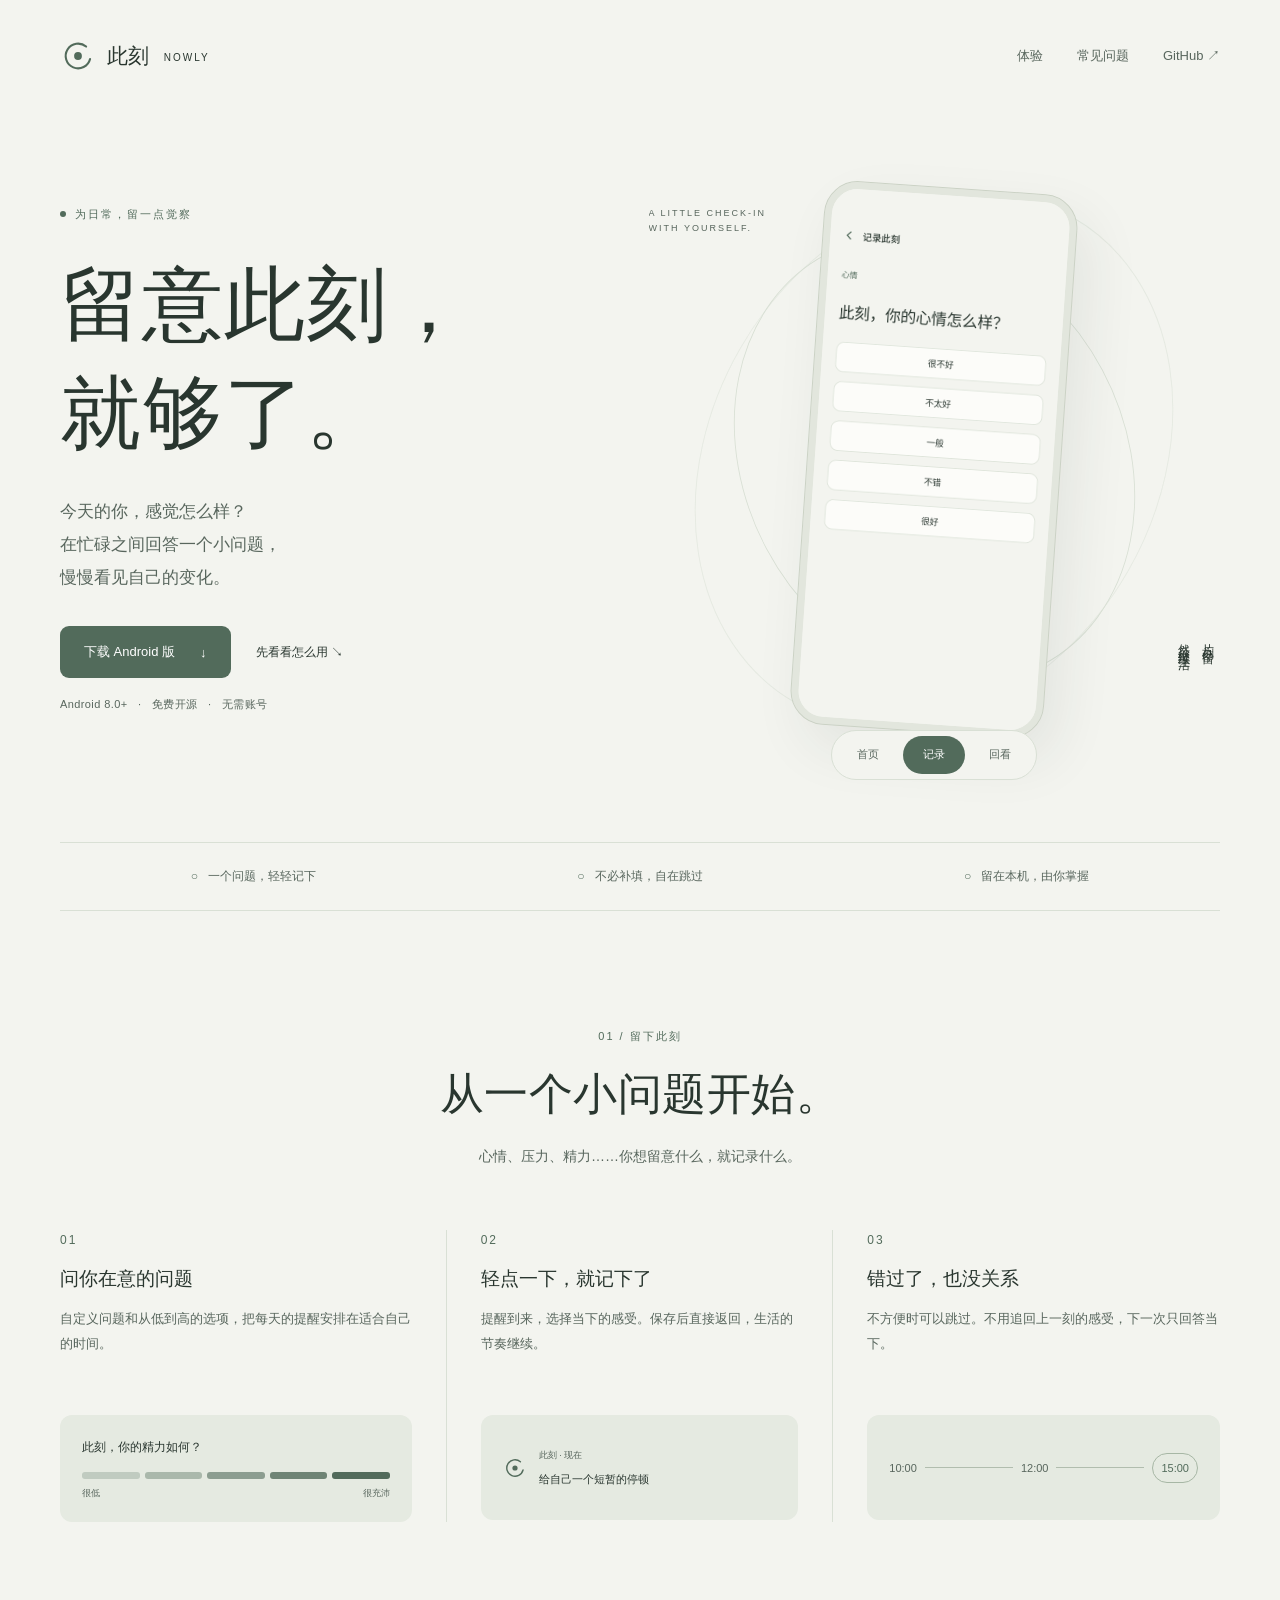
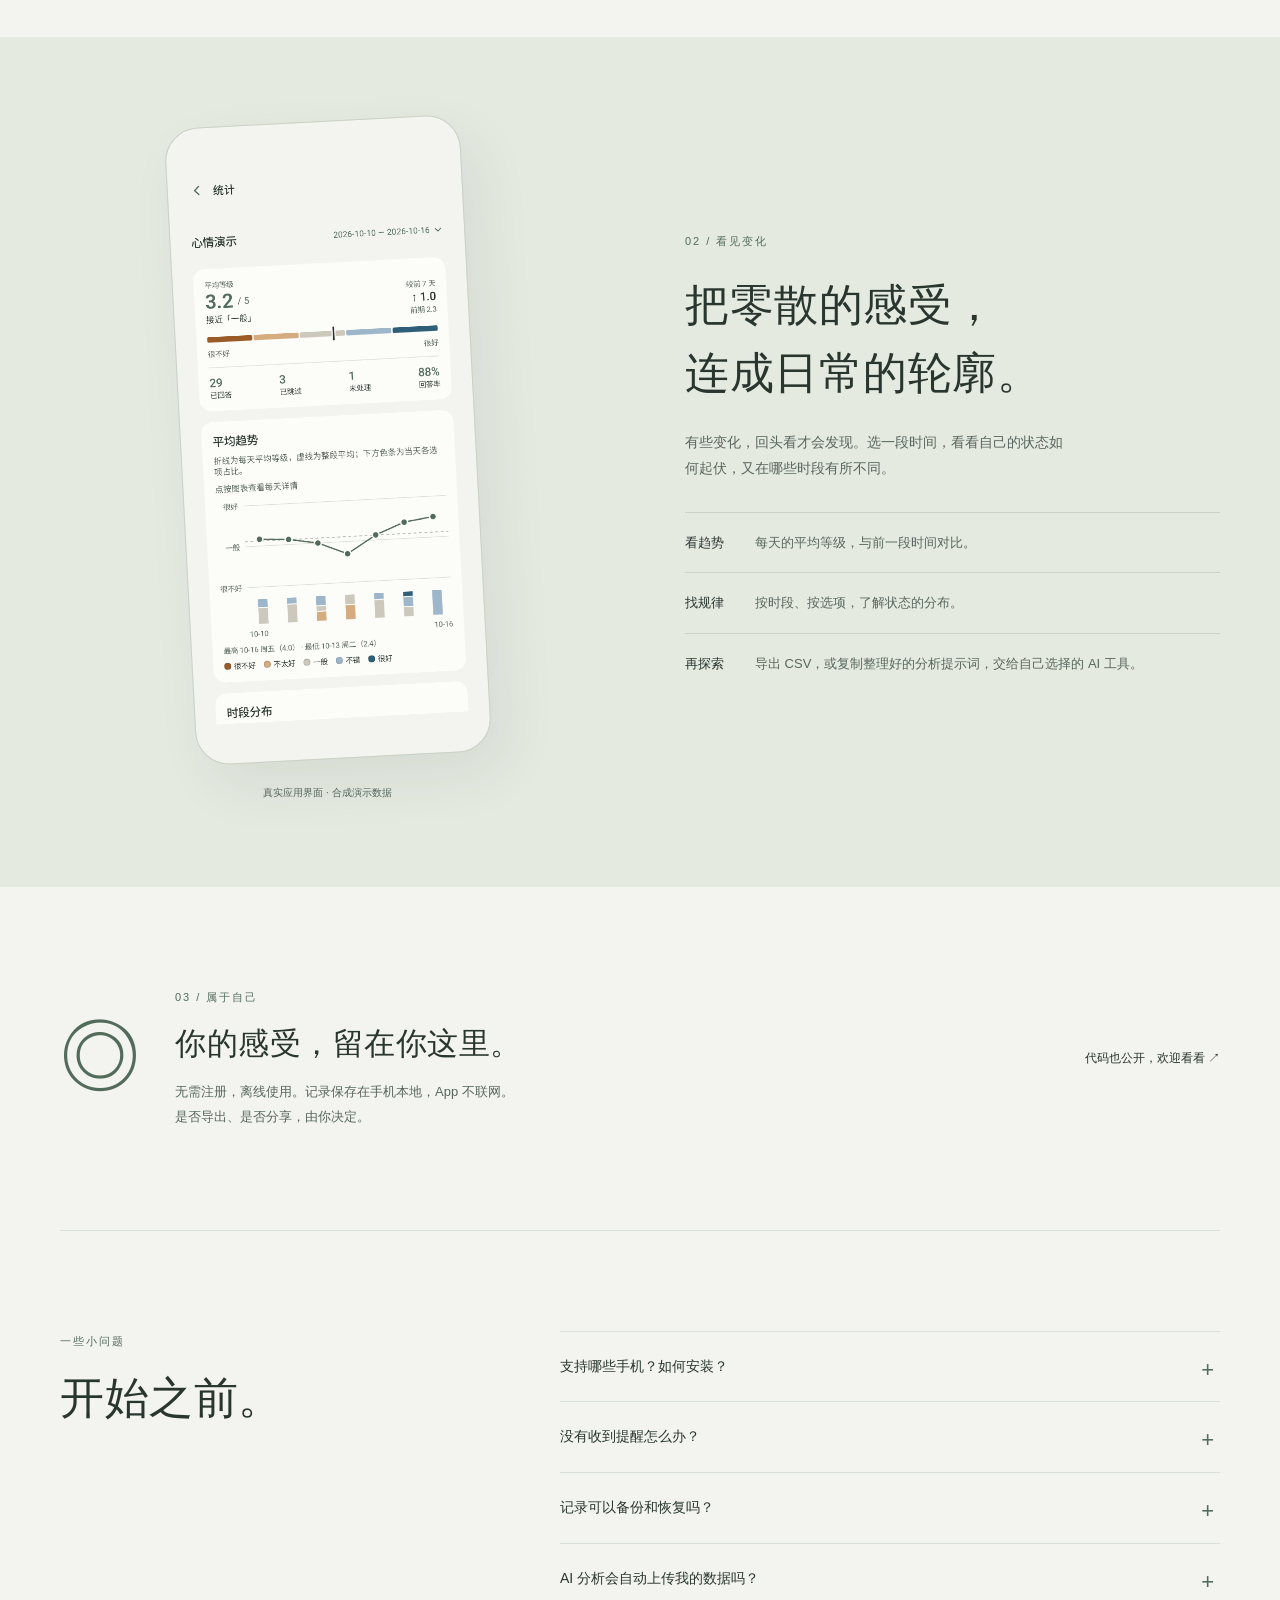
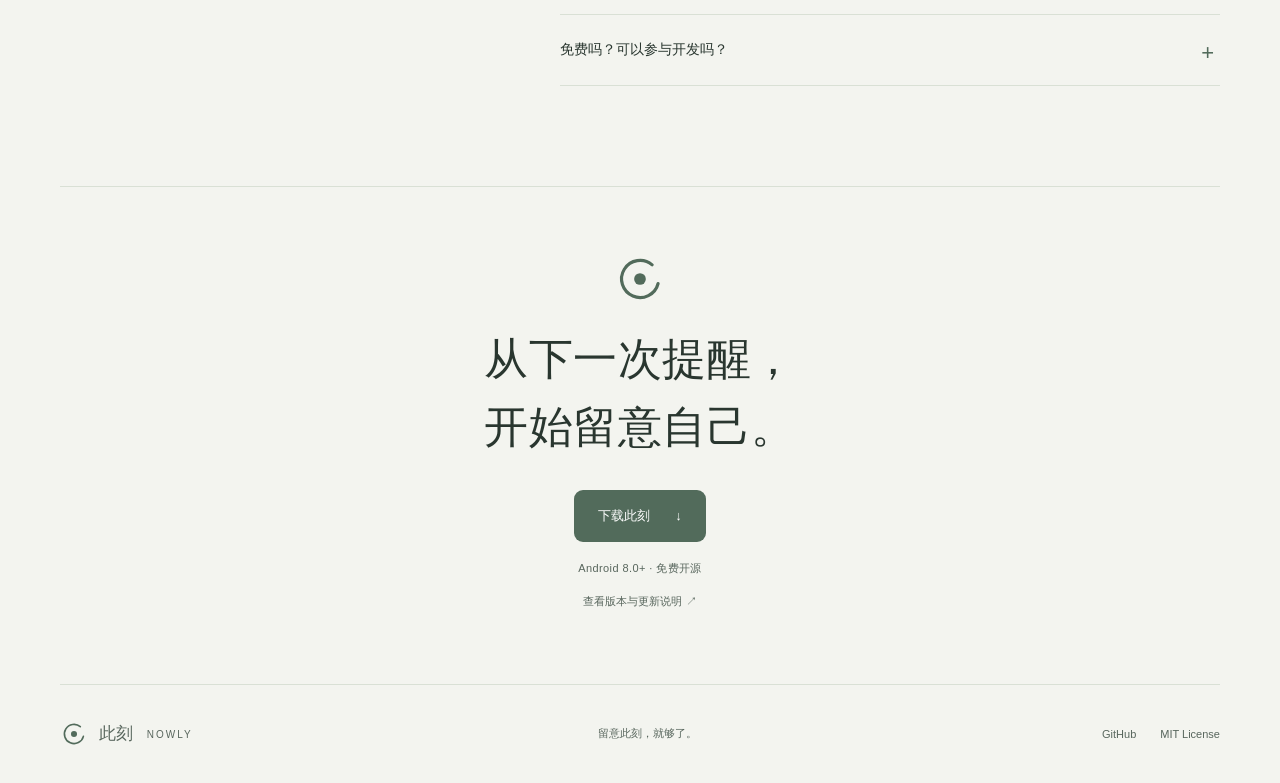
==== site/index.html @ 0ac2438c "chore: prepare open source docs, signed releases and product page" ====
<!doctype html>
<html lang="zh-CN">
<head>
  <meta charset="utf-8">
  <meta name="viewport" content="width=device-width, initial-scale=1">
  <meta name="theme-color" content="#F3F4EF">
  <meta name="description" content="此刻 Nowly，一款轻量的 Android 日常状态记录 App。自定义提醒，轻点记录心情、压力与精力，在日常里看见自己的变化。离线使用，无需账号。">
  <meta property="og:title" content="此刻 · Nowly — 留意此刻，就够了。">
  <meta property="og:description" content="一个小问题，一次轻记录，慢慢看见日常的变化。Android · 离线 · 开源。">
  <meta property="og:type" content="website">
  <title>此刻 · Nowly — 留意此刻，就够了。</title>
  <link rel="icon" type="image/svg+xml" href="assets/icon.svg">
  <link rel="stylesheet" href="style.css">
  <script src="app.js" defer></script>
</head>
<body>
  <a class="skip-link" href="#main">跳到主要内容</a>
  <header class="header wrap">
    <a class="brand" href="./" aria-label="此刻 Nowly 首页"><img src="assets/mark.svg" width="36" height="36" alt=""><span>此刻 <span class="brand-en">NOWLY</span></span></a>
    <nav aria-label="主导航"><a href="#experience">体验</a><a href="#questions">常见问题</a><a href="https://github.com/SandyKidYao/nowly">GitHub <span aria-hidden="true">↗</span></a></nav>
  </header>
  <main id="main">
    <section class="hero wrap" aria-labelledby="hero-title">
      <div class="hero-copy">
        <p class="eyebrow"><span class="live-dot"></span> 为日常，留一点觉察</p>
        <h1 id="hero-title">留意此刻，<br>就够了。</h1>
        <p class="intro">今天的你，感觉怎么样？<br>在忙碌之间回答一个小问题，<br>慢慢看见自己的变化。</p>
        <div class="hero-actions"><a class="button primary" href="https://github.com/SandyKidYao/nowly/releases/latest/download/nowly.apk" data-download>下载 Android 版 <span aria-hidden="true">↓</span></a><a class="text-link" href="#experience">先看看怎么用 <span aria-hidden="true">↘</span></a></div>
        <p class="availability">Android 8.0+ <span>·</span> 免费开源 <span>·</span> 无需账号</p>
      </div>
      <div class="hero-visual">
        <span class="orbit orbit-one" aria-hidden="true"></span><span class="orbit orbit-two" aria-hidden="true"></span>
        <p class="visual-label">A LITTLE CHECK-IN<br>WITH YOURSELF.</p>
        <figure class="phone hero-phone"><img id="preview" src="assets/answer.png" width="1080" height="2400" alt="回答页：此刻，你的心情怎么样？轻点一个选项即可记录。" fetchpriority="high"></figure>
        <span class="visual-note">片刻停留，<br>然后继续生活。</span>
        <div class="preview-tabs" role="group" aria-label="切换应用截图"><button type="button" data-screen="home" aria-pressed="false">首页</button><button type="button" data-screen="answer" aria-pressed="true">记录</button><button type="button" data-screen="statistics" aria-pressed="false">回看</button></div>
      </div>
    </section>
    <div class="principles wrap"><span>一个问题，轻轻记下</span><span>不必补填，自在跳过</span><span>留在本机，由你掌握</span></div>
    <section class="experience wrap" id="experience" aria-labelledby="experience-title">
      <div class="section-heading"><p class="eyebrow">01 / 留下此刻</p><h2 id="experience-title">从一个小问题开始。</h2><p>心情、压力、精力……你想留意什么，就记录什么。</p></div>
      <div class="steps">
        <article><span class="step-number">01</span><h3>问你在意的问题</h3><p>自定义问题和从低到高的选项，把每天的提醒安排在适合自己的时间。</p><div class="question-example"><span>此刻，你的精力如何？</span><div><i></i><i></i><i></i><i></i><i></i></div><small>很低 <span>很充沛</span></small></div></article>
        <article><span class="step-number">02</span><h3>轻点一下，就记下了</h3><p>提醒到来，选择当下的感受。保存后直接返回，生活的节奏继续。</p><div class="reminder-example"><img src="assets/mark.svg" width="24" height="24" alt=""><span><small>此刻 · 现在</small><strong>给自己一个短暂的停顿</strong></span></div></article>
        <article><span class="step-number">03</span><h3>错过了，也没关系</h3><p>不方便时可以跳过。不用追回上一刻的感受，下一次只回答当下。</p><div class="time-example"><span>10:00</span><i></i><span>12:00</span><i></i><strong>15:00</strong></div></article>
      </div>
    </section>
    <section class="reflection" aria-labelledby="reflection-title"><div class="wrap reflection-grid">
      <div class="statistics-visual"><figure class="phone statistics-phone"><img src="assets/statistics.png" width="1080" height="2400" alt="统计演示：平均等级、每日趋势和选项占比。图中使用合成数据。" loading="lazy"></figure><p class="image-caption">真实应用界面 · 合成演示数据</p></div>
      <div class="reflection-copy"><p class="eyebrow">02 / 看见变化</p><h2 id="reflection-title">把零散的感受，<br>连成日常的轮廓。</h2><p>有些变化，回头看才会发现。选一段时间，看看自己的状态如何起伏，又在哪些时段有所不同。</p><dl><div><dt>看趋势</dt><dd>每天的平均等级，与前一段时间对比。</dd></div><div><dt>找规律</dt><dd>按时段、按选项，了解状态的分布。</dd></div><div><dt>再探索</dt><dd>导出 CSV，或复制整理好的分析提示词，交给自己选择的 AI 工具。</dd></div></dl></div>
    </div></section>
    <section class="privacy wrap" aria-labelledby="privacy-title"><span class="privacy-symbol" aria-hidden="true">◎</span><div><p class="eyebrow">03 / 属于自己</p><h2 id="privacy-title">你的感受，留在你这里。</h2><p>无需注册，离线使用。记录保存在手机本地，App 不联网。<br>是否导出、是否分享，由你决定。</p></div><a class="text-link" href="https://github.com/SandyKidYao/nowly">代码也公开，欢迎看看 <span aria-hidden="true">↗</span></a></section>
    <section class="faq wrap" id="questions" aria-labelledby="faq-title"><div><p class="eyebrow">一些小问题</p><h2 id="faq-title">开始之前。</h2></div><div class="faq-list">
      <details><summary>支持哪些手机？如何安装？</summary><p>支持 Android 8.0 及以上。从本页下载 APK，在手机上打开并按系统提示允许安装。当前没有 iOS 版。</p></details>
      <details><summary>没有收到提醒怎么办？</summary><p>请先允许通知，并检查记录中的提醒开关。部分手机还需要开启自启动、允许后台运行；精确提醒可在系统“闹钟与提醒”中授权。强制停止后请重新打开 App。<a href="https://github.com/SandyKidYao/nowly/blob/main/docs/background-reminders.md">查看提醒帮助 ↗</a></p></details>
      <details><summary>记录可以备份和恢复吗？</summary><p>目前可以导出 CSV，但还不能导入恢复。卸载、清除应用数据或丢失手机可能导致记录丢失。升级请直接覆盖安装。</p></details>
      <details><summary>AI 分析会自动上传我的数据吗？</summary><p>App 只在本地整理提示词，不连接 AI 服务。你可以预览、复制后自行选择是否发送给外部工具。</p></details>
      <details><summary>免费吗？可以参与开发吗？</summary><p>免费，采用 MIT 开源许可证。欢迎在 GitHub 提交问题、建议或代码。第三方组件保留各自的许可证。</p></details>
    </div></section>
    <section class="closing wrap"><img src="assets/mark.svg" width="54" height="54" alt=""><h2>从下一次提醒，<br>开始留意自己。</h2><a class="button primary" href="https://github.com/SandyKidYao/nowly/releases/latest/download/nowly.apk" data-download>下载此刻 <span aria-hidden="true">↓</span></a><p class="availability" id="release-label">Android 8.0+ · 免费开源</p><a class="release-link" href="https://github.com/SandyKidYao/nowly/releases/latest">查看版本与更新说明 ↗</a></section>
  </main>
  <footer class="footer wrap"><a class="brand" href="./"><img src="assets/mark.svg" width="28" height="28" alt=""><span>此刻 <span class="brand-en">NOWLY</span></span></a><span>留意此刻，就够了。</span><div><a href="https://github.com/SandyKidYao/nowly">GitHub</a><a href="https://github.com/SandyKidYao/nowly/blob/main/LICENSE">MIT License</a></div></footer>
</body>
</html>
---- site/style.css ----
:root{--bg:#f3f4ef;--paper:#fcfcf9;--ink:#29362f;--muted:#58665d;--green:#526b5b;--line:#d9e0d5;--tint:#e5eae1;font-family:-apple-system,BlinkMacSystemFont,"Segoe UI","PingFang SC","Microsoft YaHei",sans-serif;color:var(--ink);background:var(--bg);font-synthesis:none;scroll-behavior:smooth}
*{box-sizing:border-box}body{margin:0}a{color:inherit;text-decoration:none}button{font:inherit}img{display:block;max-width:100%;height:auto}p{line-height:1.9}h1,h2,h3,p,figure{margin:0}a,button,summary{-webkit-tap-highlight-color:transparent}a:focus-visible,button:focus-visible,summary:focus-visible{outline:3px solid var(--green);outline-offset:6px}.wrap{width:min(1160px,calc(100% - 96px));margin-inline:auto}.skip-link{position:absolute;top:-100px;left:20px;background:var(--paper);padding:12px;z-index:10}.skip-link:focus{top:12px}.header{height:112px;display:flex;align-items:center;justify-content:space-between}.brand{display:inline-flex;align-items:center;gap:11px;font-size:21px;font-weight:600}.brand-en{font-size:10px;font-weight:500;letter-spacing:2px;margin-left:9px;vertical-align:middle}.header nav{display:flex;gap:34px;font-size:13px;color:var(--muted)}.header nav a{padding:12px 0}.header nav a:hover,.text-link:hover,.release-link:hover{color:var(--green);text-decoration:underline;text-underline-offset:5px}.hero{display:grid;grid-template-columns:1.03fr 1fr;align-items:center;min-height:730px;padding:25px 0 60px}.eyebrow{font-size:11px;letter-spacing:2px;font-weight:500;color:var(--green);display:flex;align-items:center;gap:9px}.live-dot{width:6px;height:6px;border-radius:50%;background:var(--green)}h1{font-family:"Songti SC","STSong","Noto Serif CJK SC",serif;font-weight:500;font-size:clamp(58px,6.3vw,82px);line-height:1.35;letter-spacing:1px;margin:26px 0}.intro{font-size:17px;color:var(--muted);line-height:1.95}.hero-actions{display:flex;align-items:center;gap:25px;margin-top:32px}.button{min-height:52px;display:inline-flex;align-items:center;justify-content:center;gap:25px;font-size:13px;padding:0 24px;border-radius:9px;transition:background .2s,transform .2s}.primary{background:var(--green);color:white}.primary:hover{background:#405847;transform:translateY(-2px)}.text-link{font-size:12px;line-height:2}.availability{color:var(--muted);font-size:11px;margin-top:16px;letter-spacing:.4px}.availability span{padding:0 7px}.hero-visual{overflow-x:clip;position:relative;display:flex;justify-content:center;align-items:center;min-height:640px}.phone{overflow:hidden;border:7px solid #e2e6dd;outline:1px solid #cbd2c5;border-radius:33px;background:var(--bg);width:252px;flex:none;box-shadow:15px 23px 55px #29362f14}.phone img{width:100%;height:auto}.hero-phone{transform:rotate(4deg);z-index:1}.orbit{position:absolute;border:1px solid var(--line);border-radius:50%;width:465px;height:465px;transform:rotate(-28deg) scaleX(.82)}.orbit-two{width:560px;height:560px;transform:rotate(30deg) scaleX(.8);opacity:.55}.visual-label{position:absolute;left:0;top:66px;font-size:9px;line-height:1.7;letter-spacing:2px;color:var(--muted)}.visual-note{position:absolute;right:0;bottom:113px;font-size:12px;line-height:2;writing-mode:vertical-rl;letter-spacing:3px}.preview-tabs{position:absolute;bottom:0;display:flex;gap:4px;border:1px solid var(--line);border-radius:30px;padding:5px;background:var(--bg);z-index:2}.preview-tabs button{border:0;border-radius:25px;background:transparent;color:var(--muted);padding:10px 20px;font-size:11px;cursor:pointer;min-height:38px}.preview-tabs button[aria-pressed=true]{background:var(--green);color:white}.principles{border-block:1px solid var(--line);display:flex;justify-content:space-around;padding:25px 0;font-size:12px;color:var(--muted)}.principles span:before{content:'○';margin-right:10px;color:var(--green)}.experience{padding-block:115px}.section-heading{text-align:center}.section-heading .eyebrow{justify-content:center}h2{font-family:"Songti SC","STSong","Noto Serif CJK SC",serif;font-weight:500;font-size:clamp(30px,3.5vw,44px);line-height:1.55;letter-spacing:.5px}.section-heading h2{margin:14px 0}.section-heading>p:last-child{font-size:14px;color:var(--muted)}.steps{margin-top:60px;display:grid;grid-template-columns:repeat(3,1fr)}.steps article{padding:0 34px;border-right:1px solid var(--line)}.steps article:first-child{padding-left:0}.steps article:last-child{padding-right:0;border:0}.step-number{font-size:12px;letter-spacing:2px;color:var(--green)}h3{font-size:19px;font-weight:500;line-height:1.6;margin:16px 0 13px}.steps article>p{font-size:13px;color:var(--muted);min-height:78px}.question-example,.reminder-example,.time-example{margin-top:30px;background:var(--tint);padding:22px;border-radius:12px;min-height:105px}.question-example>span{font-size:12px}.question-example>div{display:flex;gap:5px;margin-top:16px}.question-example i{height:7px;flex:1;border-radius:3px;background:var(--green)}.question-example i:nth-child(1){opacity:.25}.question-example i:nth-child(2){opacity:.4}.question-example i:nth-child(3){opacity:.6}.question-example i:nth-child(4){opacity:.8}.question-example small{font-size:9px;display:flex;justify-content:space-between;margin-top:8px;color:var(--muted)}.reminder-example{display:flex;gap:12px;align-items:center}.reminder-example small{display:block;font-size:9px;color:var(--muted);margin-bottom:7px}.reminder-example strong{font-size:11px;font-weight:500}.time-example{display:flex;align-items:center;gap:8px;font-size:11px;color:var(--muted)}.time-example i{height:1px;background:#b1bdae;flex:1}.time-example strong{color:var(--green);border:1px solid #a7b7a5;border-radius:20px;padding:8px;font-weight:500}.reflection{background:var(--tint);padding:85px 0}.reflection-grid{display:grid;grid-template-columns:1fr 1fr;align-items:center;gap:90px}.statistics-visual{display:flex;align-items:center;flex-direction:column}.statistics-phone{width:294px;border-color:#f3f4ef;transform:rotate(-3deg)}.image-caption{font-size:10px;color:var(--muted);margin-top:25px}.reflection-copy h2{margin:20px 0}.reflection-copy>p:not(.eyebrow){font-size:14px;color:var(--muted);max-width:390px}.reflection-copy dl{margin:30px 0 0}.reflection-copy dl>div{display:grid;grid-template-columns:70px 1fr;padding:18px 0;border-top:1px solid #cbd3c6;font-size:13px;line-height:1.8}.reflection-copy dt{font-weight:500}.reflection-copy dd{margin:0;color:var(--muted)}.privacy{display:flex;gap:35px;align-items:center;padding:100px 0;border-bottom:1px solid var(--line)}.privacy-symbol{font-size:80px;font-weight:200;color:var(--green)}.privacy h2{font-size:31px;margin:12px 0}.privacy p:not(.eyebrow){font-size:13px;color:var(--muted)}.privacy>a{margin-left:auto;white-space:nowrap}.faq{padding-block:100px;display:grid;grid-template-columns:.8fr 1.2fr;gap:60px}.faq h2{margin-top:14px}.faq details{border-bottom:1px solid var(--line)}.faq details:first-child{border-top:1px solid var(--line)}.faq summary{list-style:none;cursor:pointer;font-size:14px;padding:23px 32px 23px 0;position:relative;line-height:1.7}.faq summary::-webkit-details-marker{display:none}.faq summary:after{content:'+';position:absolute;right:6px;top:19px;font-size:22px;font-weight:300;color:var(--green)}.faq details[open] summary:after{content:'−'}.faq details p{font-size:13px;color:var(--muted);padding:0 25px 25px 0}.faq details p a{display:block;text-decoration:underline;text-underline-offset:4px;margin-top:8px}.closing{text-align:center;border-block:1px solid var(--line);padding:65px 0 75px}.closing>img{margin:0 auto 20px}.closing h2{margin-bottom:28px}.closing .release-link{display:block;color:var(--muted);font-size:11px;margin-top:15px}.footer{padding-block:35px;display:flex;justify-content:space-between;align-items:center;font-size:11px;color:var(--muted)}.footer .brand{font-size:17px}.footer>div{display:flex;gap:24px}
@media(min-width:1500px){.hero{min-height:790px}}@media(max-width:1000px){.wrap{width:calc(100% - 56px)}.hero-actions{align-items:flex-start;flex-direction:column;gap:15px}.hero-visual{min-height:610px}.hero-phone{width:228px}.orbit{width:350px;height:400px}.orbit-two{width:400px;height:500px}.visual-note{right:-5px;bottom:100px}.visual-label{left:0;top:27px}.reflection-grid{gap:45px}.steps article{padding-inline:22px}.privacy{gap:25px}.privacy>a{max-width:110px;white-space:normal}.privacy h2{font-size:28px}.statistics-phone{width:260px}}
@media(max-width:680px){.wrap{width:calc(100% - 40px)}.header{height:85px}.brand{font-size:19px;gap:7px}.brand-en{font-size:8px;margin-left:5px}.header nav{gap:18px;font-size:11px}.header nav a:nth-child(2){display:none}.hero{grid-template-columns:1fr;padding:40px 0 45px;text-align:center;gap:30px}.hero-copy .eyebrow{justify-content:center}h1{font-size:clamp(43px,14.6vw,57px);margin:22px 0}.intro{font-size:15px}.hero-actions{flex-direction:row;justify-content:center;align-items:center;gap:20px;margin-top:26px}.button{padding-inline:19px;gap:18px}.hero-visual{min-height:605px;width:100%;max-width:370px;margin:auto}.hero-phone{width:226px}.visual-label{left:0;top:48px;font-size:8px}.visual-note{right:5px}.orbit{width:300px;height:390px}.orbit-two{width:340px;height:470px}.principles{gap:13px;justify-content:center;flex-wrap:wrap;padding-block:23px;font-size:10px}.principles span:before{margin-right:5px}.experience{padding-block:70px}.section-heading>p:last-child{font-size:12px;max-width:270px;margin:auto}.steps{grid-template-columns:1fr;gap:32px;margin-top:38px}.steps article,.steps article:first-child,.steps article:last-child{border-right:0;border-bottom:1px solid var(--line);padding:0 0 32px;display:grid;grid-template-columns:30px 1fr;column-gap:12px}.steps article:last-child{border:0;padding-bottom:0}.step-number{grid-column:1;grid-row:1;padding-top:9px}.steps h3{grid-column:2;margin:0 0 10px;font-size:18px}.steps article>p{grid-column:2;min-height:0}.question-example,.reminder-example,.time-example{grid-column:2;margin-top:20px;min-height:90px}.reflection{padding-block:65px}.reflection-grid{grid-template-columns:1fr;gap:42px}.reflection-copy{grid-row:1}.reflection-copy h2{font-size:33px}.reflection-copy>p:not(.eyebrow){max-width:none}.statistics-phone{width:260px}.privacy{padding-block:60px;display:grid;grid-template-columns:42px 1fr;gap:18px}.privacy-symbol{font-size:48px;align-self:start;margin-top:5px}.privacy h2{font-size:25px}.privacy p:not(.eyebrow) br{display:none}.privacy>a{grid-column:2;max-width:none;margin:0}.faq{padding-block:65px;grid-template-columns:1fr;gap:26px}.faq h2{font-size:32px}.faq summary{font-size:13px}.closing{padding:50px 0}.closing h2{font-size:32px}.footer{gap:20px;flex-wrap:wrap;padding-block:28px}.footer>span{display:none}}
@media(prefers-reduced-motion:reduce){:root{scroll-behavior:auto}*,*:before,*:after{transition:none!important}}

@media(max-width:360px){.hero-actions{gap:12px}.hero-actions .button{font-size:12px;padding-inline:16px;gap:12px}}
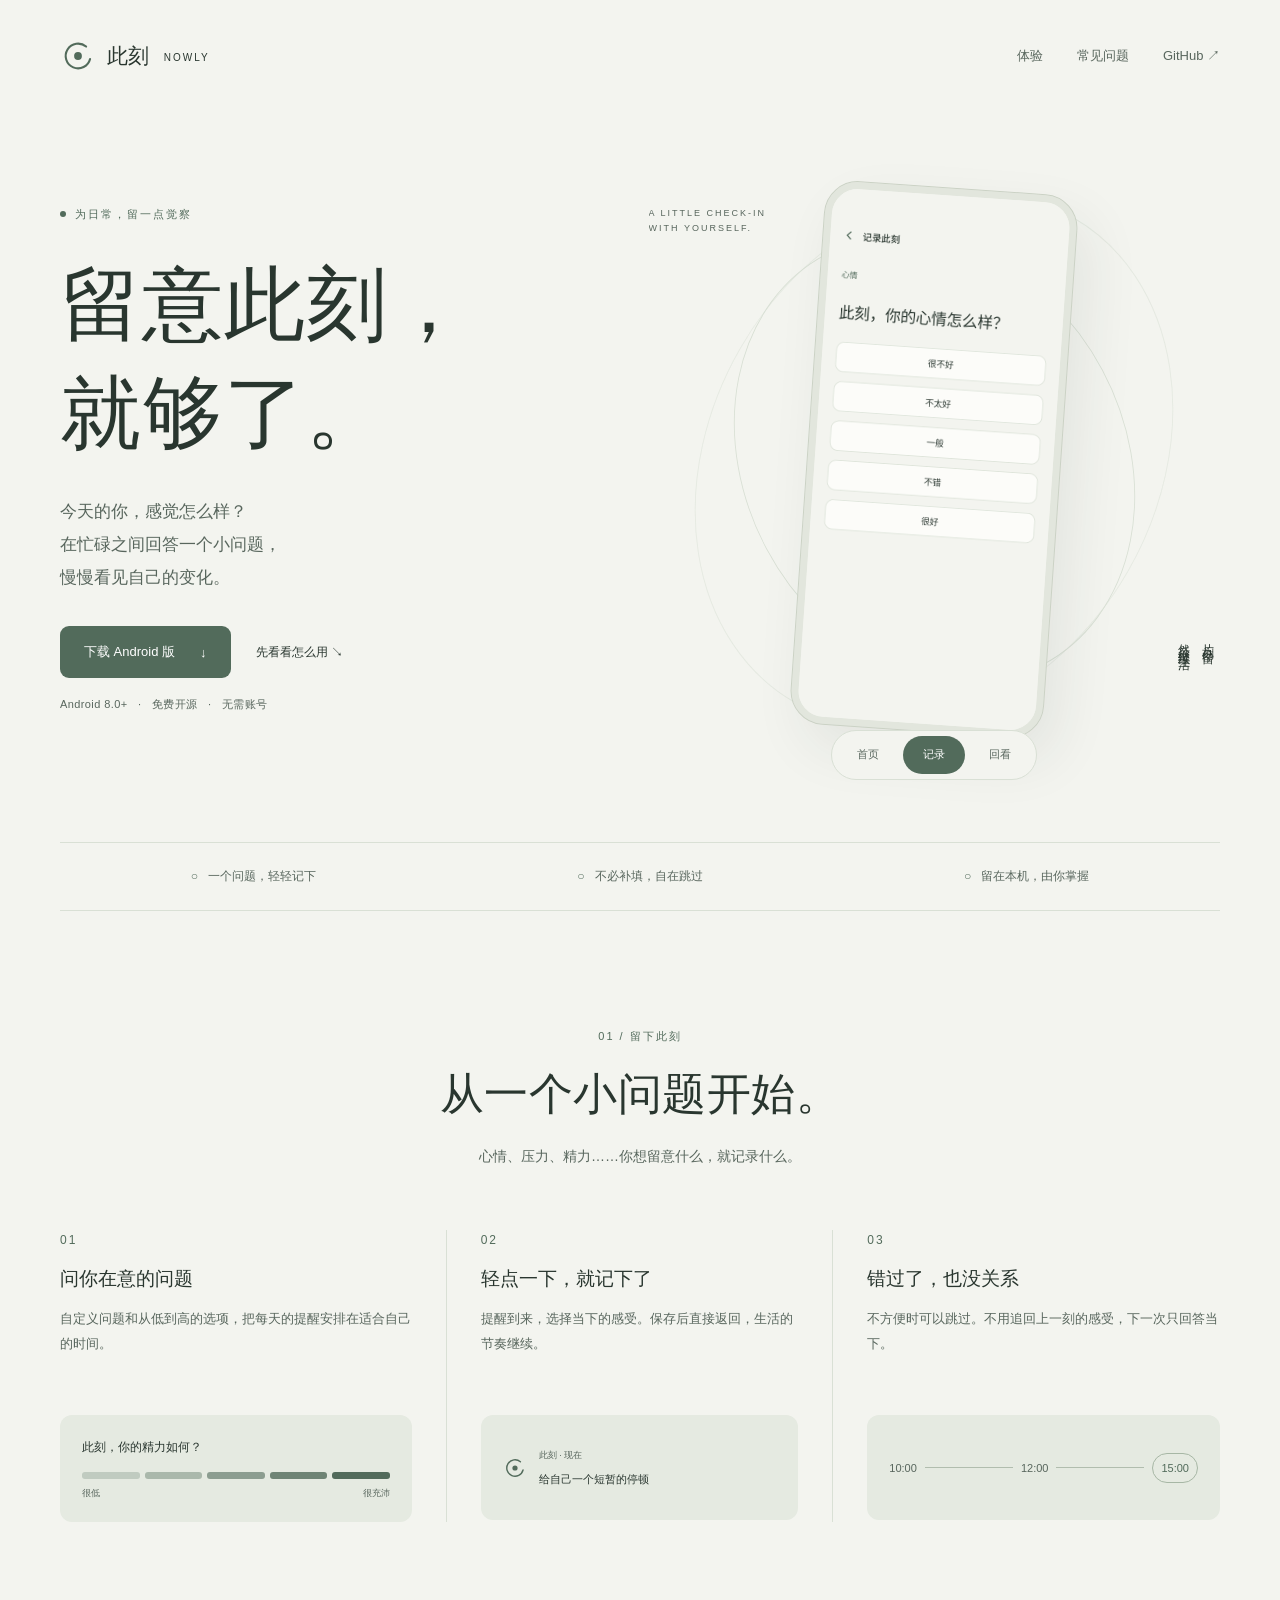
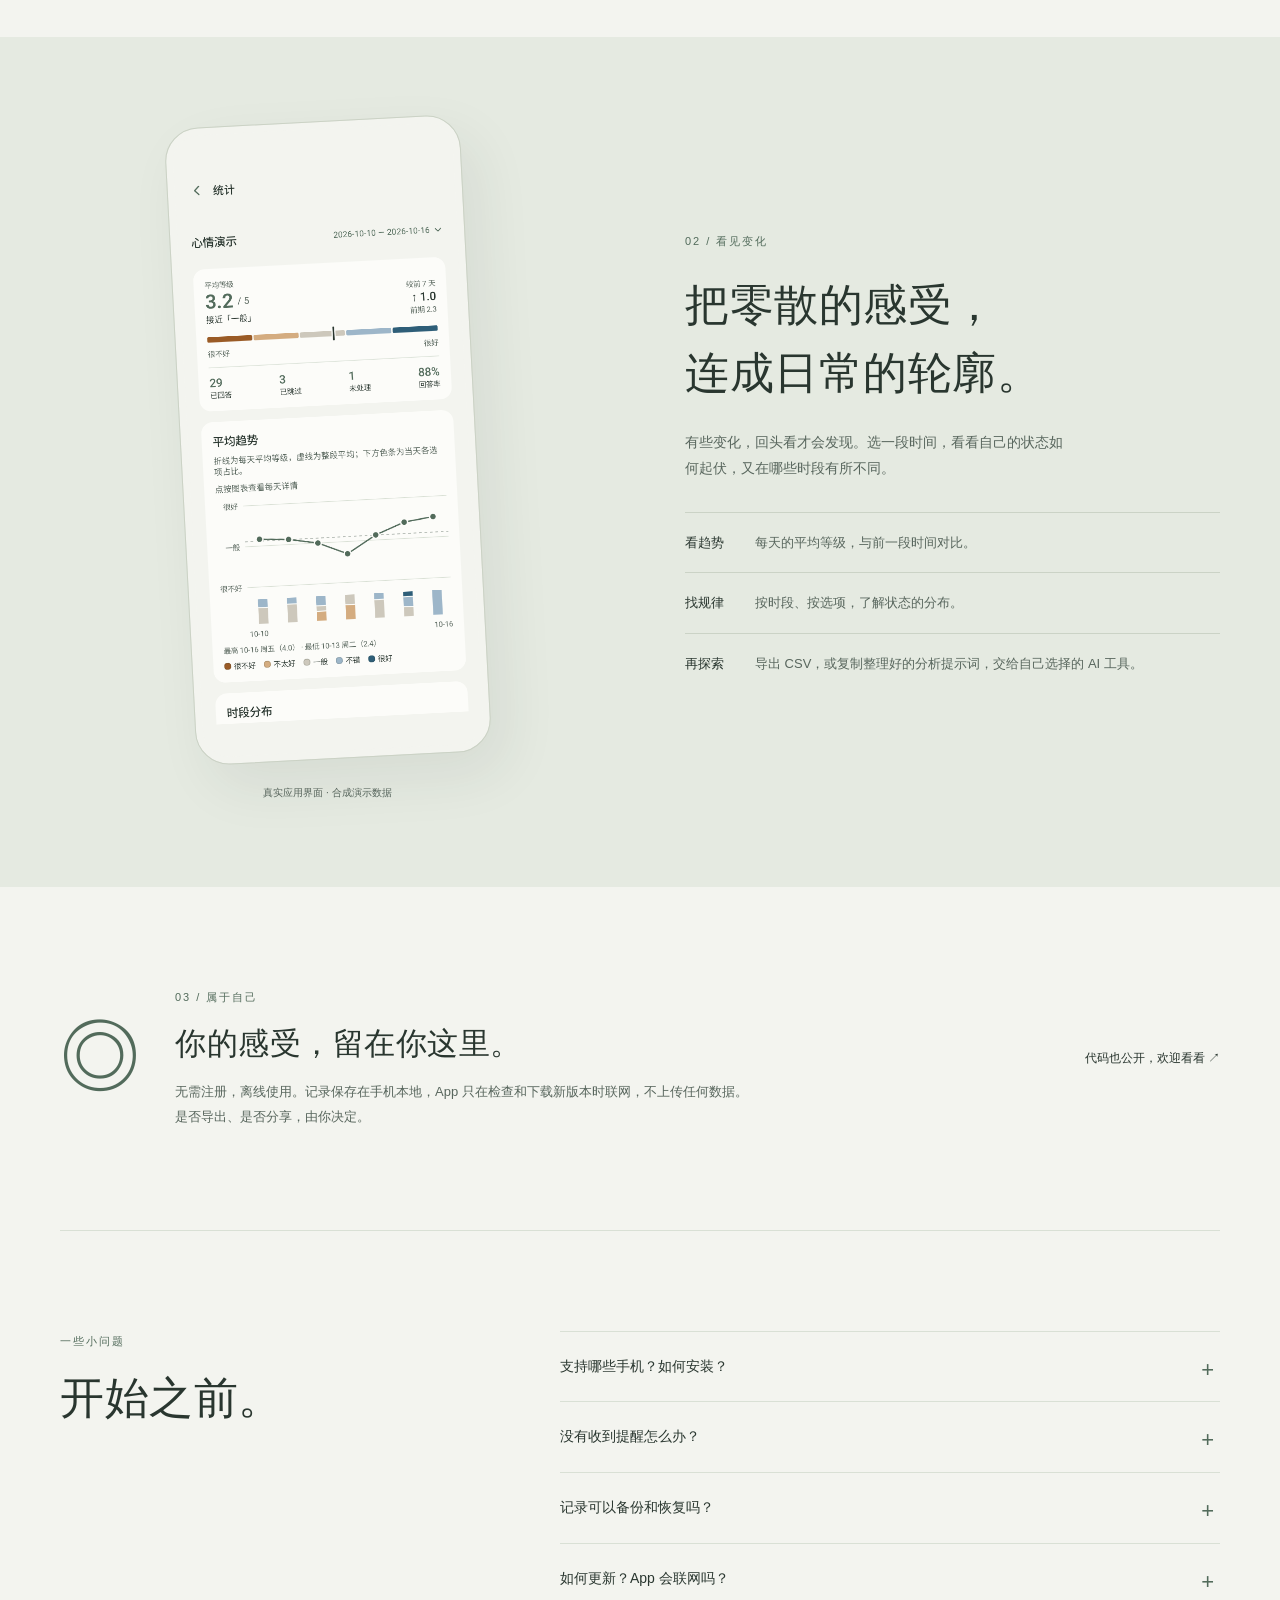
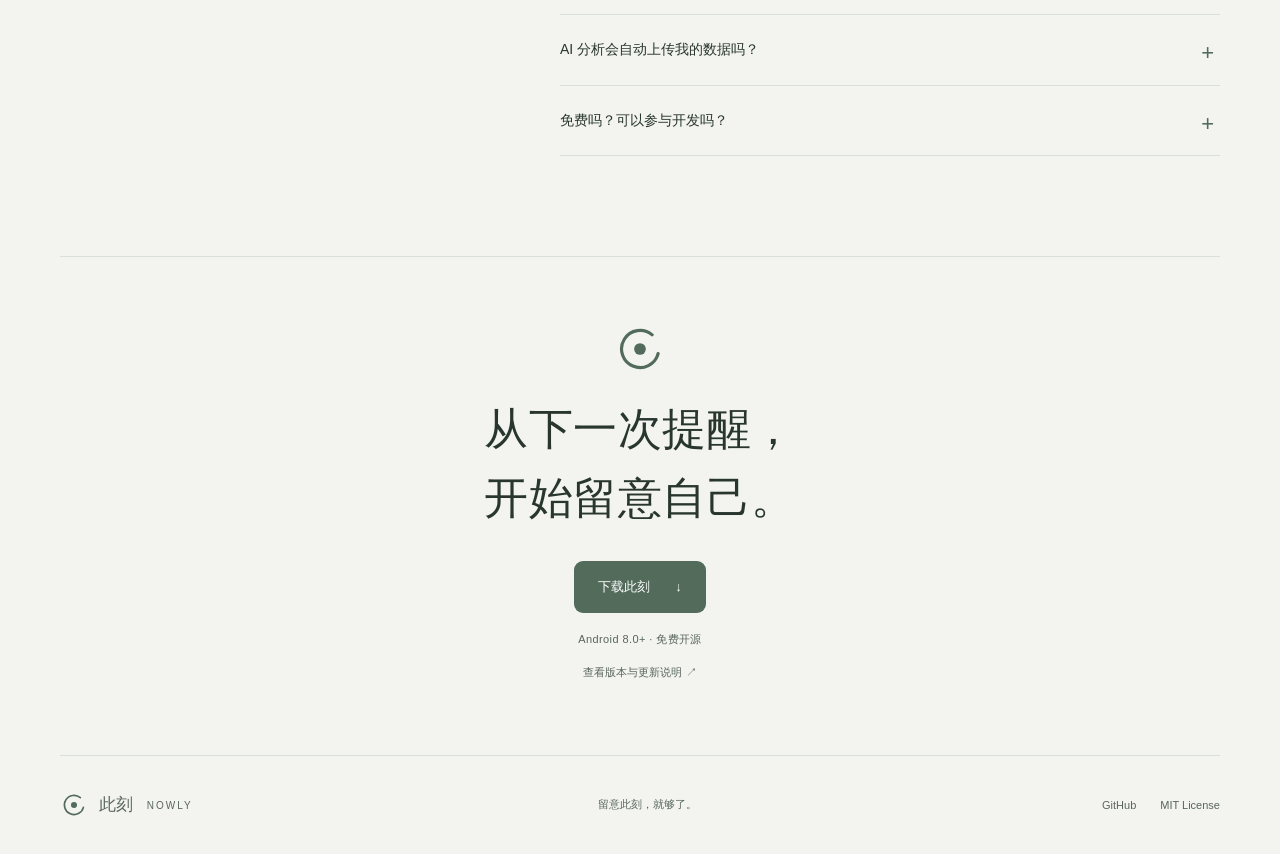
==== commit 528035cf: "feat: open statistics from the card, unify project naming, add in-app updates (0.2.6) - Home: the wh" ====
--- a/site/index.html
+++ b/site/index.html
@@ -49,11 +49,12 @@
       <div class="statistics-visual"><figure class="phone statistics-phone"><img src="assets/statistics.png" width="1080" height="2400" alt="统计演示：平均等级、每日趋势和选项占比。图中使用合成数据。" loading="lazy"></figure><p class="image-caption">真实应用界面 · 合成演示数据</p></div>
       <div class="reflection-copy"><p class="eyebrow">02 / 看见变化</p><h2 id="reflection-title">把零散的感受，<br>连成日常的轮廓。</h2><p>有些变化，回头看才会发现。选一段时间，看看自己的状态如何起伏，又在哪些时段有所不同。</p><dl><div><dt>看趋势</dt><dd>每天的平均等级，与前一段时间对比。</dd></div><div><dt>找规律</dt><dd>按时段、按选项，了解状态的分布。</dd></div><div><dt>再探索</dt><dd>导出 CSV，或复制整理好的分析提示词，交给自己选择的 AI 工具。</dd></div></dl></div>
     </div></section>
-    <section class="privacy wrap" aria-labelledby="privacy-title"><span class="privacy-symbol" aria-hidden="true">◎</span><div><p class="eyebrow">03 / 属于自己</p><h2 id="privacy-title">你的感受，留在你这里。</h2><p>无需注册，离线使用。记录保存在手机本地，App 不联网。<br>是否导出、是否分享，由你决定。</p></div><a class="text-link" href="https://github.com/SandyKidYao/nowly">代码也公开，欢迎看看 <span aria-hidden="true">↗</span></a></section>
+    <section class="privacy wrap" aria-labelledby="privacy-title"><span class="privacy-symbol" aria-hidden="true">◎</span><div><p class="eyebrow">03 / 属于自己</p><h2 id="privacy-title">你的感受，留在你这里。</h2><p>无需注册，离线使用。记录保存在手机本地，App 只在检查和下载新版本时联网，不上传任何数据。<br>是否导出、是否分享，由你决定。</p></div><a class="text-link" href="https://github.com/SandyKidYao/nowly">代码也公开，欢迎看看 <span aria-hidden="true">↗</span></a></section>
     <section class="faq wrap" id="questions" aria-labelledby="faq-title"><div><p class="eyebrow">一些小问题</p><h2 id="faq-title">开始之前。</h2></div><div class="faq-list">
       <details><summary>支持哪些手机？如何安装？</summary><p>支持 Android 8.0 及以上。从本页下载 APK，在手机上打开并按系统提示允许安装。当前没有 iOS 版。</p></details>
-      <details><summary>没有收到提醒怎么办？</summary><p>请先允许通知，并检查记录中的提醒开关。部分手机还需要开启自启动、允许后台运行；精确提醒可在系统“闹钟与提醒”中授权。强制停止后请重新打开 App。<a href="https://github.com/SandyKidYao/nowly/blob/main/docs/background-reminders.md">查看提醒帮助 ↗</a></p></details>
-      <details><summary>记录可以备份和恢复吗？</summary><p>目前可以导出 CSV，但还不能导入恢复。卸载、清除应用数据或丢失手机可能导致记录丢失。升级请直接覆盖安装。</p></details>
+      <details><summary>没有收到提醒怎么办？</summary><p>请先允许通知，并检查项目中的提醒开关。部分手机还需要开启自启动、允许后台运行；精确提醒可在系统“闹钟与提醒”中授权。强制停止后请重新打开 App。<a href="https://github.com/SandyKidYao/nowly/blob/main/docs/background-reminders.md">查看提醒帮助 ↗</a></p></details>
+      <details><summary>记录可以备份和恢复吗？</summary><p>可以。在统计页的「导出数据」里导出完整项目文件，换手机或重装后从首页「导入项目」恢复设置和全部记录；CSV 只用于分析，不能导入。卸载、清除应用数据或丢失手机会丢失没有导出的记录。升级不影响已有记录。</p></details>
+      <details><summary>如何更新？App 会联网吗？</summary><p>有新版本时，App 会在首页提示，下载并校验后由系统确认安装，记录会保留。App 只为检查和下载新版本联网，不上传任何数据；可以在首页底部的版本入口关闭自动检查。</p></details>
       <details><summary>AI 分析会自动上传我的数据吗？</summary><p>App 只在本地整理提示词，不连接 AI 服务。你可以预览、复制后自行选择是否发送给外部工具。</p></details>
       <details><summary>免费吗？可以参与开发吗？</summary><p>免费，采用 MIT 开源许可证。欢迎在 GitHub 提交问题、建议或代码。第三方组件保留各自的许可证。</p></details>
     </div></section>
